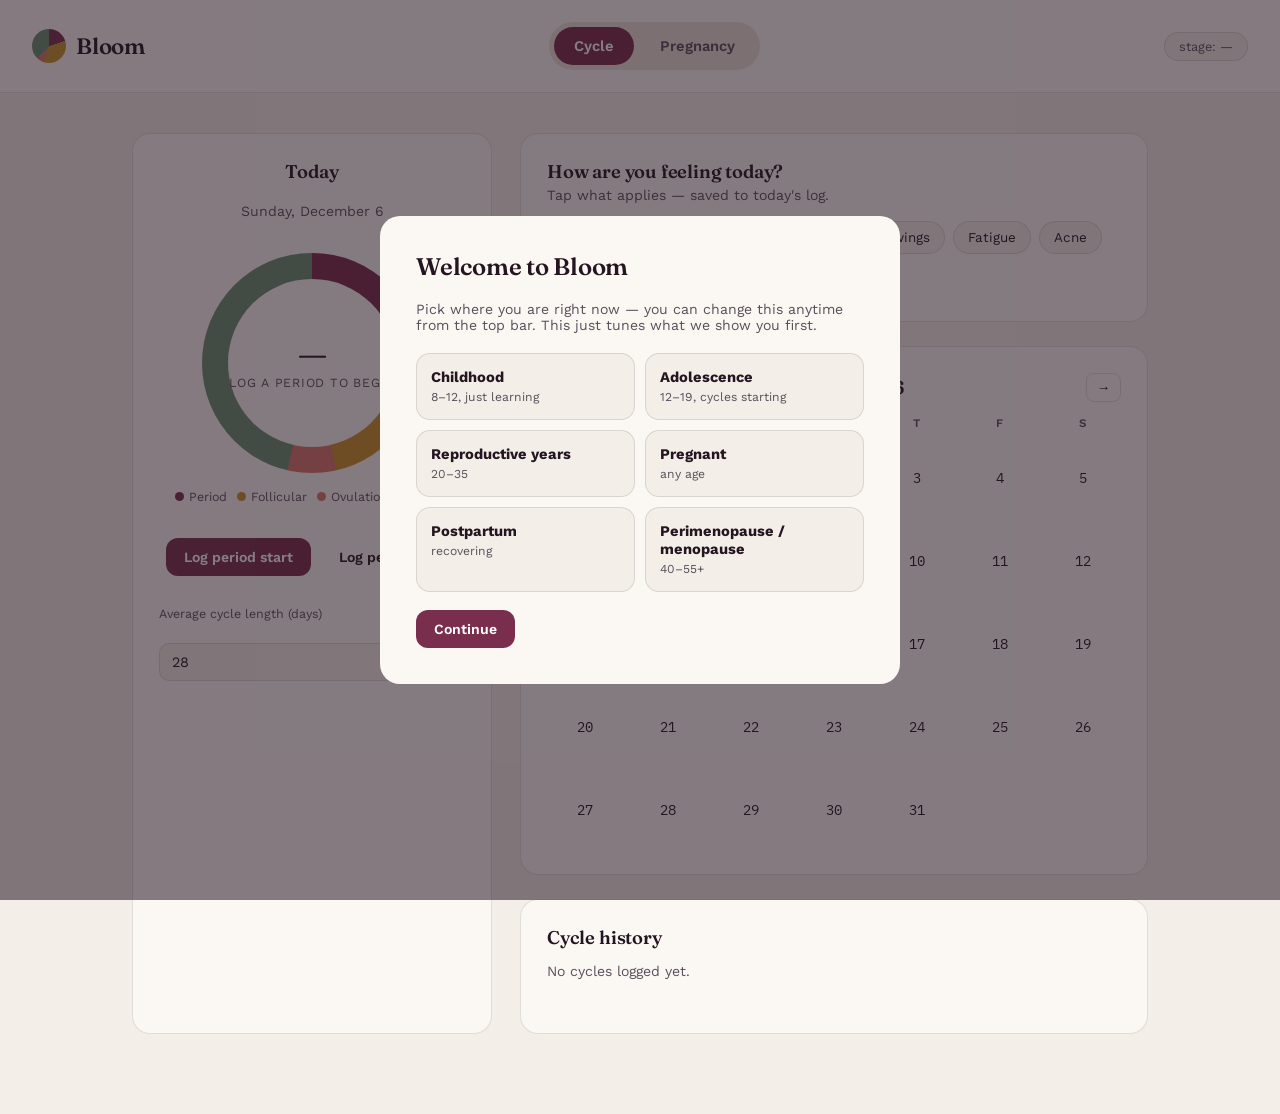
==== Lady Bud/index.html @ 617c7f23 "adding index file" ====
<!DOCTYPE html>
<html lang="en">
<head>
<meta charset="UTF-8">
<meta name="viewport" content="width=device-width, initial-scale=1.0">
<title>Bloom — Cycle &amp; Pregnancy Tracker</title>
<link rel="preconnect" href="https://fonts.googleapis.com">
<link href="https://fonts.googleapis.com/css2?family=Fraunces:opsz,wght@9..144,300;9..144,500;9..144,600;9..144,700&family=Work+Sans:wght@400;500;600&family=IBM+Plex+Mono:wght@400;500&display=swap" rel="stylesheet">
<style>
  :root{
    --bg: #F3EFE8;
    --bg-alt: #EAE1D6;
    --card: #FBF8F3;
    --ink: #241521;
    --ink-soft: #5B4E5C;
    --wine: #7A2E4D;
    --wine-dark: #58203A;
    --sage: #6B8F71;
    --sage-dark: #4F6E55;
    --gold: #C9932B;
    --coral: #D9776B;
    --line: rgba(36,21,33,0.12);
    --radius: 18px;
  }
  *{ box-sizing: border-box; }
  body{
    margin:0;
    background: var(--bg);
    color: var(--ink);
    font-family: 'Work Sans', sans-serif;
    -webkit-font-smoothing: antialiased;
  }
  h1,h2,h3, .display{
    font-family: 'Fraunces', serif;
    font-weight: 600;
    letter-spacing: -0.01em;
  }
  .mono{ font-family: 'IBM Plex Mono', monospace; }

  /* ---------- Header ---------- */
  header{
    display:flex; align-items:center; justify-content:space-between;
    padding: 22px 32px;
    border-bottom: 1px solid var(--line);
    background: var(--card);
  }
  .logo{ display:flex; align-items:center; gap:10px; }
  .logo .mark{
    width:34px; height:34px; border-radius:50%;
    background: conic-gradient(var(--wine) 0 20%, var(--gold) 20% 55%, var(--coral) 55% 62%, var(--sage) 62% 100%);
  }
  .logo span{ font-size: 1.4rem; }
  nav{ display:flex; gap:6px; background: var(--bg-alt); padding:5px; border-radius: 999px; }
  nav button{
    border:none; background:transparent; padding: 10px 20px; border-radius: 999px;
    font-family:'Work Sans'; font-weight:600; font-size:0.92rem; color:var(--ink-soft); cursor:pointer;
    transition: all .2s;
  }
  nav button.active{ background: var(--wine); color: #fff; }
  .stage-pill{
    font-size:0.8rem; color:var(--ink-soft); border:1px solid var(--line); padding:6px 14px; border-radius:999px;
    cursor:pointer; background:var(--bg);
  }

  main{ max-width: 1080px; margin: 0 auto; padding: 40px 32px 80px; }
  .view{ display:none; animation: fade .35s ease; }
  .view.active{ display:block; }
  @keyframes fade{ from{opacity:0; transform:translateY(6px)} to{opacity:1; transform:translateY(0)} }

  .grid{ display:grid; grid-template-columns: 360px 1fr; gap: 28px; }
  @media (max-width: 860px){ .grid{ grid-template-columns: 1fr; } }

  .card{
    background: var(--card); border-radius: var(--radius); padding: 26px;
    border: 1px solid var(--line);
  }
  .card h3{ margin: 0 0 4px; font-size: 1.15rem; }
  .subtle{ color: var(--ink-soft); font-size: 0.88rem; margin: 0 0 18px; }

  /* ---------- Cycle wheel ---------- */
  .wheel-wrap{ display:flex; flex-direction:column; align-items:center; gap:16px; }
  .wheel{
    width: 220px; height: 220px; border-radius:50%; position:relative;
    display:flex; align-items:center; justify-content:center;
  }
  .wheel .track{
    position:absolute; inset:0; border-radius:50%;
  }
  .wheel .hole{
    position:absolute; inset:26px; background:var(--card); border-radius:50%;
    display:flex; flex-direction:column; align-items:center; justify-content:center;
  }
  .wheel .day-num{ font-size:2.2rem; font-family:'Fraunces'; font-weight:600; line-height:1; }
  .wheel .phase-label{ font-size:0.78rem; letter-spacing:0.06em; text-transform:uppercase; color:var(--ink-soft); margin-top:4px; }
  .marker{
    position:absolute; width:12px; height:12px; border-radius:50%; background:var(--ink);
    border: 3px solid var(--card); transform: translate(-50%,-50%);
  }
  .legend{ display:flex; flex-wrap:wrap; gap:10px; justify-content:center; font-size:0.78rem; color:var(--ink-soft); }
  .legend span{ display:flex; align-items:center; gap:5px; }
  .dot{ width:9px; height:9px; border-radius:50%; display:inline-block; }

  .btn-row{ display:flex; gap:10px; margin-top:18px; flex-wrap:wrap; }
  button.action{
    border:none; padding:11px 18px; border-radius:12px; font-family:'Work Sans'; font-weight:600;
    font-size:0.88rem; cursor:pointer; transition:transform .15s;
  }
  button.action:hover{ transform: translateY(-1px); }
  .btn-wine{ background:var(--wine); color:#fff; }
  .btn-sage{ background:var(--sage); color:#fff; }
  .btn-ghost{ background:transparent; border:1px solid var(--line); color:var(--ink); }

  /* ---------- Chips ---------- */
  .chips{ display:flex; flex-wrap:wrap; gap:8px; }
  .chip{
    padding:8px 14px; border-radius:999px; border:1px solid var(--line); background:var(--bg);
    font-size:0.84rem; cursor:pointer; user-select:none; transition:all .15s;
  }
  .chip.on{ background:var(--wine); color:#fff; border-color:var(--wine); }
  .chip.on.sage-tone{ background:var(--sage); border-color:var(--sage); }

  /* ---------- Calendar ---------- */
  .cal-head{ display:flex; justify-content:space-between; align-items:center; margin-bottom:14px; }
  .cal-head button{ background:none; border:1px solid var(--line); border-radius:8px; padding:6px 10px; cursor:pointer; }
  .cal-grid{ display:grid; grid-template-columns: repeat(7,1fr); gap:6px; text-align:center; }
  .cal-grid .dow{ font-size:0.72rem; color:var(--ink-soft); font-weight:600; padding-bottom:4px; }
  .cal-day{
    aspect-ratio:1; display:flex; align-items:center; justify-content:center; border-radius:10px;
    font-size:0.85rem; font-family:'IBM Plex Mono'; position:relative; cursor:pointer; border:1px solid transparent;
  }
  .cal-day.empty{ visibility:hidden; }
  .cal-day.today{ border-color:var(--ink); }
  .cal-day.period{ background:var(--wine); color:#fff; }
  .cal-day.predicted{ background:rgba(122,46,77,0.18); }
  .cal-day.fertile{ background: rgba(107,143,113,0.25); }

  .history-list{ list-style:none; margin:0; padding:0; }
  .history-list li{
    display:flex; justify-content:space-between; padding:10px 0; border-bottom:1px solid var(--line); font-size:0.88rem;
  }
  .history-list li:last-child{ border-bottom:none; }

  /* ---------- Pregnancy arc ---------- */
  .arc-wrap{ display:flex; flex-direction:column; align-items:center; }
  svg.arc text{ font-family:'Fraunces'; }
  .trimester-row{ display:flex; width:100%; justify-content:space-between; font-size:0.72rem; color:var(--ink-soft); margin-top:6px; text-transform:uppercase; letter-spacing:0.05em; }

  .milestone{
    background: var(--bg-alt); border-radius:14px; padding:18px 20px; margin-top:18px;
  }
  .milestone .wk{ font-family:'IBM Plex Mono'; color:var(--wine); font-size:0.8rem; }

  input[type=date], input[type=text], input[type=number]{
    width:100%; padding:10px 12px; border-radius:10px; border:1px solid var(--line);
    font-family:'Work Sans'; font-size:0.9rem; background:var(--bg); color:var(--ink);
  }
  label.field-label{ font-size:0.78rem; color:var(--ink-soft); display:block; margin:14px 0 6px; }
  label.field-label:first-child{ margin-top:0; }

  .appt-item{ display:flex; justify-content:space-between; align-items:center; padding:10px 0; border-bottom:1px solid var(--line); }
  .appt-item button{ background:none; border:none; color:var(--ink-soft); cursor:pointer; font-size:1rem; }

  /* ---------- Onboarding modal ---------- */
  .modal-bg{
    position:fixed; inset:0; background:rgba(36,21,33,0.55); display:flex; align-items:center; justify-content:center;
    z-index:50; padding:20px;
  }
  .modal{
    background:var(--card); border-radius:20px; max-width:520px; width:100%; padding:36px;
  }
  .modal h2{ margin-top:0; }
  .stage-grid{ display:grid; grid-template-columns:1fr 1fr; gap:10px; margin-top:20px; }
  .stage-opt{
    border:1px solid var(--line); border-radius:14px; padding:14px; cursor:pointer; text-align:left; background:var(--bg);
  }
  .stage-opt strong{ display:block; font-size:0.92rem; }
  .stage-opt span{ font-size:0.76rem; color:var(--ink-soft); }
  .stage-opt.sel{ border-color:var(--wine); background: rgba(122,46,77,0.08); }
  .hidden{ display:none !important; }
</style>
</head>
<body>

<div class="modal-bg" id="onboardModal">
  <div class="modal">
    <h2 class="display">Welcome to Bloom</h2>
    <p class="subtle">Pick where you are right now — you can change this anytime from the top bar. This just tunes what we show you first.</p>
    <div class="stage-grid" id="stageGrid"></div>
    <div class="btn-row">
      <button class="action btn-wine" id="stageContinue">Continue</button>
    </div>
  </div>
</div>

<header>
  <div class="logo">
    <div class="mark"></div>
    <span class="display">Bloom</span>
  </div>
  <nav>
    <button id="navCycle" class="active">Cycle</button>
    <button id="navPregnancy">Pregnancy</button>
  </nav>
  <div class="stage-pill" id="stagePill" title="Change life stage">stage: —</div>
</header>

<main>

  <!-- ================= CYCLE VIEW ================= -->
  <section id="viewCycle" class="view active">
    <div class="grid">
      <div class="card wheel-wrap">
        <h3>Today</h3>
        <p class="subtle" id="cycleDateLabel">—</p>
        <div class="wheel">
          <div class="track" id="wheelTrack"></div>
          <div class="marker" id="wheelMarker"></div>
          <div class="hole">
            <div class="day-num" id="wheelDay">—</div>
            <div class="phase-label" id="wheelPhase">no data yet</div>
          </div>
        </div>
        <div class="legend">
          <span><i class="dot" style="background:var(--wine)"></i>Period</span>
          <span><i class="dot" style="background:var(--gold)"></i>Follicular</span>
          <span><i class="dot" style="background:var(--coral)"></i>Ovulation</span>
          <span><i class="dot" style="background:var(--sage)"></i>Luteal</span>
        </div>
        <div class="btn-row">
          <button class="action btn-wine" id="btnStartPeriod">Log period start</button>
          <button class="action btn-ghost" id="btnEndPeriod">Log period end</button>
        </div>
        <label class="field-label" style="align-self:flex-start; width:100%;">Average cycle length (days)</label>
        <input type="number" id="avgCycleLen" value="28" min="15" max="60">
      </div>

      <div>
        <div class="card" style="margin-bottom:24px;">
          <h3>How are you feeling today?</h3>
          <p class="subtle">Tap what applies — saved to today's log.</p>
          <div class="chips" id="cycleChips"></div>
        </div>

        <div class="card" style="margin-bottom:24px;">
          <div class="cal-head">
            <button id="calPrev">←</button>
            <h3 id="calLabel" style="margin:0;">—</h3>
            <button id="calNext">→</button>
          </div>
          <div class="cal-grid" id="calGrid"></div>
        </div>

        <div class="card">
          <h3>Cycle history</h3>
          <ul class="history-list" id="historyList"><li><span class="subtle">No cycles logged yet.</span></li></ul>
        </div>
      </div>
    </div>
  </section>

  <!-- ================= PREGNANCY VIEW ================= -->
  <section id="viewPregnancy" class="view">
    <div class="grid">
      <div class="card">
        <h3>Track your pregnancy</h3>
        <p class="subtle">Enter the first day of your last period, or your due date directly.</p>
        <label class="field-label">First day of last period</label>
        <input type="date" id="lmpInput">
        <label class="field-label">— or — due date directly</label>
        <input type="date" id="dueInput">
        <div class="btn-row">
          <button class="action btn-sage" id="btnSavePregnancy">Save</button>
          <button class="action btn-ghost" id="btnClearPregnancy">Clear</button>
        </div>
      </div>

      <div>
        <div class="card arc-wrap" style="margin-bottom:24px;">
          <svg class="arc" width="320" height="180" viewBox="0 0 320 180">
            <path d="M20,160 A140,140 0 0,1 300,160" fill="none" stroke="var(--bg-alt)" stroke-width="18" stroke-linecap="round"/>
            <path id="arcProgress" d="M20,160 A140,140 0 0,1 300,160" fill="none" stroke="var(--sage)" stroke-width="18" stroke-linecap="round" stroke-dasharray="0 440"/>
            <text x="160" y="120" text-anchor="middle" font-size="34" fill="var(--ink)" id="arcWeekText">— wk</text>
            <text x="160" y="145" text-anchor="middle" font-size="12" fill="var(--ink-soft)" id="arcDueText">Enter a date to begin</text>
          </svg>
          <div class="trimester-row"><span>1st trimester</span><span>2nd trimester</span><span>3rd trimester</span></div>
        </div>

        <div class="card" style="margin-bottom:24px;">
          <div class="milestone">
            <div class="wk" id="milestoneWeek">Week —</div>
            <p id="milestoneText" style="margin:6px 0 0;">Save your dates on the left to see weekly notes here.</p>
          </div>
        </div>

        <div class="card" style="margin-bottom:24px;">
          <h3>How are you feeling?</h3>
          <div class="chips" id="pregChips"></div>
        </div>

        <div class="card">
          <h3>Appointments</h3>
          <label class="field-label">Title</label>
          <input type="text" id="apptTitle" placeholder="e.g. 20-week scan">
          <label class="field-label">Date</label>
          <input type="date" id="apptDate">
          <div class="btn-row"><button class="action btn-sage" id="btnAddAppt">Add appointment</button></div>
          <div id="apptList" style="margin-top:14px;"></div>
        </div>
      </div>
    </div>
  </section>

</main>

<script>
/* ================= STATE ================= */
const state = {
  stage: null,
  avgCycleLength: 28,
  avgPeriodLength: 5,
  periods: [], // {start:'YYYY-MM-DD', end: 'YYYY-MM-DD'|null}
  dayLogs: {}, // 'YYYY-MM-DD': [symptom,...]
  calMonth: new Date().getMonth(),
  calYear: new Date().getFullYear(),
  pregnancy: { lmp: null, due: null },
  pregLogs: {},
  appts: []
};

const CYCLE_SYMPTOMS = ["Cramps","Headache","Bloating","Mood swings","Fatigue","Acne","Tender breasts","Back pain"];
const PREG_SYMPTOMS = ["Nausea","Fatigue","Heartburn","Back pain","Swelling","Cravings","Braxton Hicks","Trouble sleeping"];
const STAGES = [
  {id:'child', label:'Childhood', sub:'8–12, just learning'},
  {id:'teen', label:'Adolescence', sub:'12–19, cycles starting'},
  {id:'adult', label:'Reproductive years', sub:'20–35'},
  {id:'pregnant', label:'Pregnant', sub:'any age'},
  {id:'postpartum', label:'Postpartum', sub:'recovering'},
  {id:'menopause', label:'Perimenopause / menopause', sub:'40–55+'}
];

const todayStr = () => fmt(new Date());
function fmt(d){ return d.toISOString().slice(0,10); }
function daysBetween(a,b){ return Math.round((new Date(b) - new Date(a)) / 86400000); }
function addDays(dateStr, n){ const d = new Date(dateStr); d.setDate(d.getDate()+n); return fmt(d); }

/* ================= ONBOARDING ================= */
const stageGrid = document.getElementById('stageGrid');
STAGES.forEach(s=>{
  const div = document.createElement('div');
  div.className = 'stage-opt';
  div.innerHTML = `<strong>${s.label}</strong><span>${s.sub}</span>`;
  div.onclick = () => {
    document.querySelectorAll('.stage-opt').forEach(el=>el.classList.remove('sel'));
    div.classList.add('sel');
    state.stage = s.label;
  };
  stageGrid.appendChild(div);
});
document.getElementById('stageContinue').onclick = () => {
  document.getElementById('onboardModal').classList.add('hidden');
  document.getElementById('stagePill').textContent = 'stage: ' + (state.stage || 'not set');
  if(state.stage === 'Pregnant'){ switchView('pregnancy'); }
};
document.getElementById('stagePill').onclick = () => document.getElementById('onboardModal').classList.remove('hidden');

/* ================= NAV ================= */
function switchView(name){
  document.getElementById('viewCycle').classList.toggle('active', name==='cycle');
  document.getElementById('viewPregnancy').classList.toggle('active', name==='pregnancy');
  document.getElementById('navCycle').classList.toggle('active', name==='cycle');
  document.getElementById('navPregnancy').classList.toggle('active', name==='pregnancy');
}
document.getElementById('navCycle').onclick = ()=>switchView('cycle');
document.getElementById('navPregnancy').onclick = ()=>switchView('pregnancy');

/* ================= CYCLE CHIPS ================= */
const cycleChipsEl = document.getElementById('cycleChips');
CYCLE_SYMPTOMS.forEach(s=>{
  const chip = document.createElement('div');
  chip.className='chip'; chip.textContent = s;
  chip.onclick = () => {
    chip.classList.toggle('on');
    const log = state.dayLogs[todayStr()] || [];
    if(chip.classList.contains('on')) log.push(s); else { const i=log.indexOf(s); if(i>-1) log.splice(i,1); }
    state.dayLogs[todayStr()] = log;
  };
  cycleChipsEl.appendChild(chip);
});

const pregChipsEl = document.getElementById('pregChips');
PREG_SYMPTOMS.forEach(s=>{
  const chip = document.createElement('div');
  chip.className='chip'; chip.textContent = s;
  chip.onclick = () => {
    chip.classList.toggle('on','sage-tone');
    chip.classList.add('sage-tone');
    const log = state.pregLogs[todayStr()] || [];
    if(chip.classList.contains('on')) log.push(s); else { const i=log.indexOf(s); if(i>-1) log.splice(i,1); }
    state.pregLogs[todayStr()] = log;
  };
  pregChipsEl.appendChild(chip);
});

/* ================= CYCLE WHEEL ================= */
function currentCycleDay(){
  if(state.periods.length === 0) return null;
  const lastStart = state.periods[state.periods.length-1].start;
  const diff = daysBetween(lastStart, todayStr());
  return (diff % state.avgCycleLength) + 1;
}
function phaseForDay(day){
  const periodLen = state.avgPeriodLength;
  const cycleLen = state.avgCycleLength;
  const ovulationDay = cycleLen - 14;
  if(day <= periodLen) return {name:'Menstrual', color:'var(--wine)'};
  if(day >= ovulationDay-1 && day <= ovulationDay+1) return {name:'Ovulation', color:'var(--coral)'};
  if(day < ovulationDay) return {name:'Follicular', color:'var(--gold)'};
  return {name:'Luteal', color:'var(--sage)'};
}
function renderWheel(){
  const cycleLen = state.avgCycleLength;
  const periodLen = state.avgPeriodLength;
  const ovulationDay = cycleLen - 14;
  const pct = n => (n/cycleLen*100).toFixed(1);
  const track = document.getElementById('wheelTrack');
  track.style.background = `conic-gradient(
    var(--wine) 0% ${pct(periodLen)}%,
    var(--gold) ${pct(periodLen)}% ${pct(ovulationDay-1)}%,
    var(--coral) ${pct(ovulationDay-1)}% ${pct(ovulationDay+1)}%,
    var(--sage) ${pct(ovulationDay+1)}% 100%
  )`;
  const day = currentCycleDay();
  document.getElementById('cycleDateLabel').textContent = new Date().toLocaleDateString(undefined,{weekday:'long', month:'long', day:'numeric'});
  const dayEl = document.getElementById('wheelDay');
  const phaseEl = document.getElementById('wheelPhase');
  const marker = document.getElementById('wheelMarker');
  if(day === null){
    dayEl.textContent = '—'; phaseEl.textContent = 'log a period to begin';
    marker.style.display = 'none';
    return;
  }
  const phase = phaseForDay(day);
  dayEl.textContent = 'Day ' + day;
  phaseEl.textContent = phase.name;
  marker.style.display = 'block';
  const angle = (day/cycleLen) * 360 - 90;
  const r = 110;
  const x = 110 + r * Math.cos(angle * Math.PI/180);
  const y = 110 + r * Math.sin(angle * Math.PI/180);
  marker.style.left = x + 'px';
  marker.style.top = y + 'px';
}

document.getElementById('avgCycleLen').oninput = (e) => {
  state.avgCycleLength = parseInt(e.target.value) || 28;
  renderWheel(); renderCalendar(); renderHistory();
};
document.getElementById('btnStartPeriod').onclick = () => {
  state.periods.push({start: todayStr(), end: null});
  renderWheel(); renderCalendar(); renderHistory();
};
document.getElementById('btnEndPeriod').onclick = () => {
  if(state.periods.length){ state.periods[state.periods.length-1].end = todayStr(); }
  renderWheel(); renderCalendar(); renderHistory();
};

/* ================= CALENDAR ================= */
function renderCalendar(){
  const grid = document.getElementById('calGrid');
  grid.innerHTML = '';
  ["S","M","T","W","T","F","S"].forEach(d=>{
    const el = document.createElement('div'); el.className='dow'; el.textContent=d; grid.appendChild(el);
  });
  const {calMonth, calYear} = state;
  document.getElementById('calLabel').textContent = new Date(calYear, calMonth).toLocaleDateString(undefined,{month:'long', year:'numeric'});
  const firstDay = new Date(calYear, calMonth, 1).getDay();
  const daysInMonth = new Date(calYear, calMonth+1, 0).getDate();

  // predicted next period start
  let predictedStart = null;
  if(state.periods.length){
    predictedStart = addDays(state.periods[state.periods.length-1].start, state.avgCycleLength);
  }

  for(let i=0;i<firstDay;i++){
    const empty = document.createElement('div'); empty.className='cal-day empty'; grid.appendChild(empty);
  }
  for(let day=1; day<=daysInMonth; day++){
    const dateStr = fmt(new Date(calYear, calMonth, day));
    const el = document.createElement('div');
    el.className = 'cal-day';
    el.textContent = day;
    if(dateStr === todayStr()) el.classList.add('today');
    const inPeriod = state.periods.some(p => dateStr >= p.start && dateStr <= (p.end || p.start));
    if(inPeriod) el.classList.add('period');
    else if(predictedStart){
      const predictedEnd = addDays(predictedStart, state.avgPeriodLength-1);
      if(dateStr >= predictedStart && dateStr <= predictedEnd) el.classList.add('predicted');
    }
    grid.appendChild(el);
  }
}
document.getElementById('calPrev').onclick = () => { state.calMonth--; if(state.calMonth<0){state.calMonth=11; state.calYear--;} renderCalendar(); };
document.getElementById('calNext').onclick = () => { state.calMonth++; if(state.calMonth>11){state.calMonth=0; state.calYear++;} renderCalendar(); };

/* ================= HISTORY ================= */
function renderHistory(){
  const list = document.getElementById('historyList');
  if(state.periods.length===0){ list.innerHTML = '<li><span class="subtle">No cycles logged yet.</span></li>'; return; }
  list.innerHTML = '';
  [...state.periods].reverse().forEach(p=>{
    const li = document.createElement('li');
    const lengthLabel = p.end ? (daysBetween(p.start,p.end)+1) + ' day period' : 'ongoing';
    li.innerHTML = `<span>${p.start}${p.end? ' → '+p.end : ''}</span><span class="subtle mono">${lengthLabel}</span>`;
    list.appendChild(li);
  });
}

/* ================= PREGNANCY ================= */
function computeWeekInfo(){
  let lmp = state.pregnancy.lmp;
  if(!lmp && state.pregnancy.due) lmp = addDays(state.pregnancy.due, -280);
  if(!lmp) return null;
  const daysSince = daysBetween(lmp, todayStr());
  const week = Math.floor(daysSince/7);
  const dayInWeek = daysSince % 7;
  const due = state.pregnancy.due || addDays(lmp, 280);
  return {week: Math.max(0,week), dayInWeek, due, totalDays: daysSince};
}

const MILESTONES = {
  4:"A missed period is often the first sign — the earliest structures of the embryo are just forming.",
  8:"Major organs are starting to develop. Morning sickness and fatigue are common around now.",
  12:"End of the first trimester — miscarriage risk drops and energy often starts returning.",
  16:"The placenta is fully formed. Some start to feel the first flutters of movement.",
  20:"Halfway point. This is typically when an anatomy scan is scheduled.",
  24:"Viability milestone — the baby's hearing is developing and can respond to sound.",
  28:"Start of the third trimester. Appointments usually become more frequent from here.",
  32:"Rapid weight gain phase for the baby; movements become stronger and more noticeable.",
  36:"Considered early term soon. Braxton Hicks contractions may become more frequent.",
  40:"Full term due date — every pregnancy varies, so this is an estimate, not a deadline."
};
function milestoneFor(week){
  const keys = Object.keys(MILESTONES).map(Number).sort((a,b)=>a-b);
  let chosen = keys[0];
  for(const k of keys){ if(week >= k) chosen = k; }
  return {week: chosen, text: MILESTONES[chosen]};
}

function renderPregnancy(){
  const info = computeWeekInfo();
  const arcPath = document.getElementById('arcProgress');
  const weekText = document.getElementById('arcWeekText');
  const dueText = document.getElementById('arcDueText');
  const msWeek = document.getElementById('milestoneWeek');
  const msText = document.getElementById('milestoneText');

  if(!info){
    arcPath.setAttribute('stroke-dasharray','0 440');
    weekText.textContent = '— wk'; dueText.textContent = 'Enter a date to begin';
    msWeek.textContent = 'Week —'; msText.textContent = "Save your dates on the left to see weekly notes here.";
    return;
  }
  const pct = Math.min(info.week/40, 1);
  arcPath.setAttribute('stroke-dasharray', (pct*440).toFixed(1) + ' 440');
  weekText.textContent = 'Week ' + info.week;
  dueText.textContent = 'Due ' + new Date(info.due).toLocaleDateString(undefined,{month:'short', day:'numeric', year:'numeric'});
  const m = milestoneFor(info.week);
  msWeek.textContent = 'Around week ' + m.week;
  msText.textContent = m.text;
}

document.getElementById('btnSavePregnancy').onclick = () => {
  const lmp = document.getElementById('lmpInput').value;
  const due = document.getElementById('dueInput').value;
  state.pregnancy.lmp = lmp || (due ? addDays(due,-280) : null);
  state.pregnancy.due = due || (lmp ? addDays(lmp,280) : null);
  renderPregnancy();
};
document.getElementById('btnClearPregnancy').onclick = () => {
  state.pregnancy = {lmp:null, due:null};
  document.getElementById('lmpInput').value='';
  document.getElementById('dueInput').value='';
  renderPregnancy();
};

/* ================= APPOINTMENTS ================= */
function renderAppts(){
  const list = document.getElementById('apptList');
  list.innerHTML = '';
  if(state.appts.length===0){ list.innerHTML = '<p class="subtle">No appointments yet.</p>'; return; }
  [...state.appts].sort((a,b)=>a.date.localeCompare(b.date)).forEach((a,idx)=>{
    const el = document.createElement('div');
    el.className='appt-item';
    el.innerHTML = `<span>${a.title} — <span class="mono">${a.date}</span></span>`;
    const del = document.createElement('button');
    del.textContent = '✕';
    del.onclick = () => { state.appts = state.appts.filter(x=>x!==a); renderAppts(); };
    el.appendChild(del);
    list.appendChild(el);
  });
}
document.getElementById('btnAddAppt').onclick = () => {
  const title = document.getElementById('apptTitle').value.trim();
  const date = document.getElementById('apptDate').value;
  if(!title || !date) return;
  state.appts.push({title, date});
  document.getElementById('apptTitle').value=''; document.getElementById('apptDate').value='';
  renderAppts();
};

/* ================= INIT ================= */
renderWheel();
renderCalendar();
renderHistory();
renderPregnancy();
renderAppts();
</script>
</body>
</html>
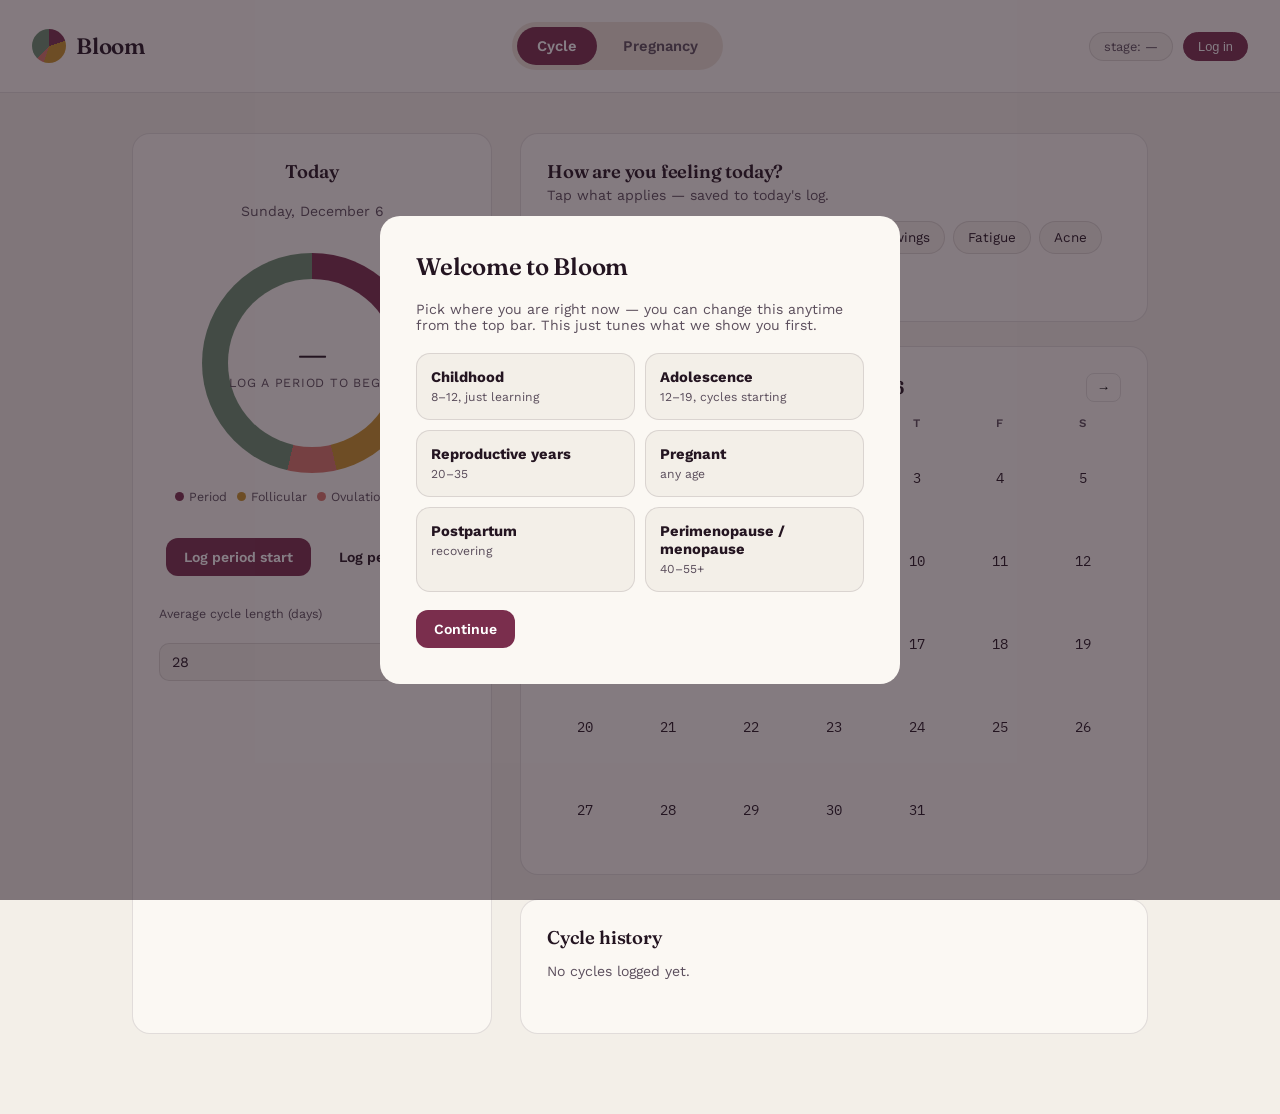
==== commit 9505f4c3: "Add files via upload" ====
--- a/Lady Bud/index.html
+++ b/Lady Bud/index.html
@@ -150,6 +150,72 @@
   }
   .milestone .wk{ font-family:'IBM Plex Mono'; color:var(--wine); font-size:0.8rem; }
 
+  /* ---------- Growth visual (trimester animation) ---------- */
+  .growth-card{ display:flex; flex-direction:column; align-items:center; }
+  .growth-stage-label{ font-size:0.78rem; text-transform:uppercase; letter-spacing:0.06em; color:var(--ink-soft); margin-top:14px; }
+  .growth-visual{
+    width:100%; height:170px; position:relative; display:flex; align-items:center; justify-content:center;
+    overflow:hidden;
+  }
+  .growth-visual .halo{
+    position:absolute; border-radius:50%; background: radial-gradient(circle, rgba(122,46,77,0.14), rgba(122,46,77,0) 70%);
+    width:220px; height:220px; opacity:0; transition: opacity .6s ease;
+  }
+  .blob{
+    position:relative; background: linear-gradient(160deg, var(--coral), var(--wine));
+    opacity:0; width:0; height:0;
+    transition: opacity .5s ease;
+  }
+  .kick-dot{
+    position:absolute; width:7px; height:7px; border-radius:50%; background:var(--sage); opacity:0;
+  }
+
+  /* stage 1: seed — small, soft pulse */
+  @keyframes pulseSeed{
+    0%,100%{ transform:scale(1); }
+    50%{ transform:scale(1.15); }
+  }
+  .growth-stage.stage-1 .halo{ opacity:1; }
+  .growth-stage.stage-1 .blob-1{
+    opacity:1; width:26px; height:26px; border-radius:50%;
+    animation: pulseSeed 2.4s ease-in-out infinite;
+  }
+
+  /* stage 2: curled bud — gentle float + slow rotate */
+  @keyframes floatBud{
+    0%,100%{ transform: translateY(0) rotate(-4deg) scale(1); }
+    50%{ transform: translateY(-10px) rotate(4deg) scale(1.04); }
+  }
+  .growth-stage.stage-2 .halo{ opacity:1; }
+  .growth-stage.stage-2 .blob-2{
+    opacity:1; width:64px; height:76px;
+    border-radius: 60% 40% 55% 45% / 55% 50% 50% 45%;
+    animation: floatBud 3.6s ease-in-out infinite;
+  }
+
+  /* stage 3: full curl — heartbeat pulse + little kicks */
+  @keyframes heartbeat{
+    0%,100%{ transform: scale(1); }
+    20%{ transform: scale(1.08); }
+    35%{ transform: scale(1); }
+    50%{ transform: scale(1.05); }
+    65%{ transform: scale(1); }
+  }
+  @keyframes kick{
+    0%,80%,100%{ opacity:0; transform: translate(0,0) scale(0.6); }
+    40%{ opacity:1; transform: translate(var(--kx,14px), var(--ky,10px)) scale(1); }
+  }
+  .growth-stage.stage-3 .halo{ opacity:1; width:260px; height:260px; }
+  .growth-stage.stage-3 .blob-3{
+    opacity:1; width:108px; height:120px;
+    border-radius: 58% 42% 48% 52% / 60% 55% 45% 40%;
+    animation: heartbeat 2.6s ease-in-out infinite;
+  }
+  .growth-stage.stage-3 .kick-dot{ animation: kick 2.8s ease-in-out infinite; }
+  .growth-stage.stage-3 .kick-dot.k1{ --kx:38px; --ky:-6px; animation-delay:0.2s; }
+  .growth-stage.stage-3 .kick-dot.k2{ --kx:-34px; --ky:14px; animation-delay:1s; }
+  .growth-stage.stage-3 .kick-dot.k3{ --kx:20px; --ky:36px; animation-delay:1.7s; }
+
   input[type=date], input[type=text], input[type=number]{
     width:100%; padding:10px 12px; border-radius:10px; border:1px solid var(--line);
     font-family:'Work Sans'; font-size:0.9rem; background:var(--bg); color:var(--ink);
@@ -191,6 +257,33 @@
     </div>
   </div>
 </div>
+<div class="modal-bg hidden" id="loginModal">
+  <div class="modal">
+    <div style="display:flex; justify-content:space-between; align-items:flex-start;">
+      <h2 class="display" id="loginModalTitle">Log in</h2>
+      <button id="loginModalClose" style="background:none; border:none; font-size:1.3rem; cursor:pointer; color:var(--ink-soft);">✕</button>
+    </div>
+    <div class="chips" style="margin:14px 0 20px;">
+      <div class="chip on" id="authTabLogin">Log in</div>
+      <div class="chip" id="authTabSignup">Sign up</div>
+    </div>
+    <form id="authForm">
+      <label class="field-label" style="margin-top:0;">Email</label>
+      <input type="email" id="authEmail" required placeholder="you@example.com">
+      <label class="field-label">Password</label>
+      <input type="password" id="authPassword" required placeholder="••••••••" minlength="6">
+      <div id="authConfirmWrap" class="hidden">
+        <label class="field-label">Confirm password</label>
+        <input type="password" id="authConfirm" placeholder="••••••••" minlength="6">
+      </div>
+      <p id="authError" class="subtle" style="color:var(--wine); display:none; margin-top:10px;"></p>
+      <div class="btn-row">
+        <button type="submit" class="action btn-wine" id="authSubmit">Log in</button>
+      </div>
+    </form>
+    <p class="subtle" style="margin-top:16px;">This is a front-end demo — no account is actually created yet. Real accounts land once the backend is wired up.</p>
+  </div>
+</div>
 
 <header>
   <div class="logo">
@@ -201,7 +294,10 @@
     <button id="navCycle" class="active">Cycle</button>
     <button id="navPregnancy">Pregnancy</button>
   </nav>
-  <div class="stage-pill" id="stagePill" title="Change life stage">stage: —</div>
+  <div style="display:flex; align-items:center; gap:10px;">
+    <div class="stage-pill" id="stagePill" title="Change life stage">stage: —</div>
+    <button class="stage-pill" id="loginBtn" style="background:var(--wine); color:#fff; border-color:var(--wine);">Log in</button>
+  </div>
 </header>
 
 <main>
@@ -263,13 +359,20 @@
     <div class="grid">
       <div class="card">
         <h3>Track your pregnancy</h3>
-        <p class="subtle">Enter the first day of your last period, or your due date directly.</p>
-        <label class="field-label">First day of last period</label>
-        <input type="date" id="lmpInput">
-        <label class="field-label">— or — due date directly</label>
-        <input type="date" id="dueInput">
+        <p class="subtle">Choose which date you know, then enter it below.</p>
+        <div class="chips" style="margin-bottom:16px;">
+          <div class="chip on" id="modeLmpBtn">I know my last period date</div>
+          <div class="chip" id="modeDueBtn">I know my due date</div>
+        </div>
+        <div id="lmpField">
+          <label class="field-label">First day of last period</label>
+          <input type="date" id="lmpInput">
+        </div>
+        <div id="dueField" class="hidden">
+          <label class="field-label">Due date</label>
+          <input type="date" id="dueInput">
+        </div>
         <div class="btn-row">
-          <button class="action btn-sage" id="btnSavePregnancy">Save</button>
           <button class="action btn-ghost" id="btnClearPregnancy">Clear</button>
         </div>
       </div>
@@ -283,6 +386,21 @@
             <text x="160" y="145" text-anchor="middle" font-size="12" fill="var(--ink-soft)" id="arcDueText">Enter a date to begin</text>
           </svg>
           <div class="trimester-row"><span>1st trimester</span><span>2nd trimester</span><span>3rd trimester</span></div>
+        </div>
+
+        <div class="card growth-card" style="margin-bottom:24px;">
+          <h3>Growth</h3>
+          <p class="subtle">A gentle visual, not a medical illustration — it just changes with your trimester.</p>
+          <div class="growth-visual growth-stage" id="growthStage">
+            <div class="halo"></div>
+            <div class="blob blob-1"></div>
+            <div class="blob blob-2"></div>
+            <div class="blob blob-3"></div>
+            <div class="kick-dot k1"></div>
+            <div class="kick-dot k2"></div>
+            <div class="kick-dot k3"></div>
+          </div>
+          <div class="growth-stage-label" id="growthLabel">Save your dates to begin</div>
         </div>
 
         <div class="card" style="margin-bottom:24px;">
@@ -554,11 +672,15 @@
   const dueText = document.getElementById('arcDueText');
   const msWeek = document.getElementById('milestoneWeek');
   const msText = document.getElementById('milestoneText');
+  const growthEl = document.getElementById('growthStage');
+  const growthLabel = document.getElementById('growthLabel');
 
   if(!info){
     arcPath.setAttribute('stroke-dasharray','0 440');
     weekText.textContent = '— wk'; dueText.textContent = 'Enter a date to begin';
     msWeek.textContent = 'Week —'; msText.textContent = "Save your dates on the left to see weekly notes here.";
+    growthEl.className = 'growth-visual growth-stage';
+    growthLabel.textContent = 'Save your dates to begin';
     return;
   }
   const pct = Math.min(info.week/40, 1);
@@ -568,19 +690,51 @@
   const m = milestoneFor(info.week);
   msWeek.textContent = 'Around week ' + m.week;
   msText.textContent = m.text;
-}
-
-document.getElementById('btnSavePregnancy').onclick = () => {
-  const lmp = document.getElementById('lmpInput').value;
-  const due = document.getElementById('dueInput').value;
-  state.pregnancy.lmp = lmp || (due ? addDays(due,-280) : null);
-  state.pregnancy.due = due || (lmp ? addDays(lmp,280) : null);
+
+  const trimester = info.week < 14 ? 1 : (info.week < 28 ? 2 : 3);
+  growthEl.className = 'growth-visual growth-stage stage-' + trimester;
+  const trimesterNames = {1:'First trimester — early growth', 2:'Second trimester — steady growth', 3:'Third trimester — almost there'};
+  growthLabel.textContent = trimesterNames[trimester];
+}
+
+const lmpInputEl = document.getElementById('lmpInput');
+const dueInputEl = document.getElementById('dueInput');
+const lmpFieldEl = document.getElementById('lmpField');
+const dueFieldEl = document.getElementById('dueField');
+const modeLmpBtn = document.getElementById('modeLmpBtn');
+const modeDueBtn = document.getElementById('modeDueBtn');
+let pregnancyMode = 'lmp';
+
+function setPregnancyMode(mode){
+  pregnancyMode = mode;
+  modeLmpBtn.classList.toggle('on', mode === 'lmp');
+  modeDueBtn.classList.toggle('on', mode === 'due');
+  lmpFieldEl.classList.toggle('hidden', mode !== 'lmp');
+  dueFieldEl.classList.toggle('hidden', mode !== 'due');
+}
+modeLmpBtn.onclick = () => setPregnancyMode('lmp');
+modeDueBtn.onclick = () => setPregnancyMode('due');
+
+function applyPregnancyDates(){
+  if(pregnancyMode === 'lmp'){
+    const lmp = lmpInputEl.value;
+    state.pregnancy.lmp = lmp || null;
+    state.pregnancy.due = lmp ? addDays(lmp,280) : null;
+  } else {
+    const due = dueInputEl.value;
+    state.pregnancy.due = due || null;
+    state.pregnancy.lmp = due ? addDays(due,-280) : null;
+  }
   renderPregnancy();
-};
+}
+
+lmpInputEl.addEventListener('change', applyPregnancyDates);
+dueInputEl.addEventListener('change', applyPregnancyDates);
+
 document.getElementById('btnClearPregnancy').onclick = () => {
   state.pregnancy = {lmp:null, due:null};
-  document.getElementById('lmpInput').value='';
-  document.getElementById('dueInput').value='';
+  lmpInputEl.value='';
+  dueInputEl.value='';
   renderPregnancy();
 };
 
@@ -609,12 +763,93 @@
   renderAppts();
 };
 
+/* ================= AUTH (front-end demo only) ================= */
+state.user = null;
+let authMode = 'login';
+const loginModal = document.getElementById('loginModal');
+const authTabLogin = document.getElementById('authTabLogin');
+const authTabSignup = document.getElementById('authTabSignup');
+const authConfirmWrap = document.getElementById('authConfirmWrap');
+const authConfirm = document.getElementById('authConfirm');
+const authError = document.getElementById('authError');
+const authSubmit = document.getElementById('authSubmit');
+const loginModalTitle = document.getElementById('loginModalTitle');
+const loginBtn = document.getElementById('loginBtn');
+
+function setAuthMode(mode){
+  authMode = mode;
+  authTabLogin.classList.toggle('on', mode==='login');
+  authTabSignup.classList.toggle('on', mode==='signup');
+  authConfirmWrap.classList.toggle('hidden', mode!=='signup');
+  authConfirm.required = mode === 'signup';
+  loginModalTitle.textContent = mode==='login' ? 'Log in' : 'Sign up';
+  authSubmit.textContent = mode==='login' ? 'Log in' : 'Create account';
+  authError.style.display = 'none';
+}
+authTabLogin.onclick = () => setAuthMode('login');
+authTabSignup.onclick = () => setAuthMode('signup');
+
+function openLoginModal(){
+  if(state.user){
+    // already "logged in" in this demo — clicking acts as log out
+    state.user = null;
+    updateLoginButton();
+    return;
+  }
+  setAuthMode('login');
+  document.getElementById('authForm').reset();
+  loginModal.classList.remove('hidden');
+}
+function closeLoginModal(){ loginModal.classList.add('hidden'); }
+
+loginBtn.onclick = openLoginModal;
+document.getElementById('loginModalClose').onclick = closeLoginModal;
+loginModal.addEventListener('click', (e) => { if(e.target === loginModal) closeLoginModal(); });
+
+function updateLoginButton(){
+  if(state.user){
+    loginBtn.textContent = state.user.split('@')[0] + ' · Log out';
+  } else {
+    loginBtn.textContent = 'Log in';
+  }
+}
+
+document.getElementById('authForm').addEventListener('submit', (e) => {
+  e.preventDefault();
+  const email = document.getElementById('authEmail').value.trim();
+  const password = document.getElementById('authPassword').value;
+  authError.style.display = 'none';
+
+  if(!email || !password){
+    authError.textContent = 'Please fill in both fields.';
+    authError.style.display = 'block';
+    return;
+  }
+  if(password.length < 6){
+    authError.textContent = 'Password must be at least 6 characters.';
+    authError.style.display = 'block';
+    return;
+  }
+  if(authMode === 'signup' && password !== authConfirm.value){
+    authError.textContent = "Passwords don't match.";
+    authError.style.display = 'block';
+    return;
+  }
+
+  // Demo only — no real account is created or persisted.
+  state.user = email;
+  updateLoginButton();
+  closeLoginModal();
+});
+
 /* ================= INIT ================= */
 renderWheel();
 renderCalendar();
 renderHistory();
 renderPregnancy();
 renderAppts();
+updateLoginButton();
+if(window.location.hash === '#login'){ openLoginModal(); }
 </script>
 </body>
 </html>
